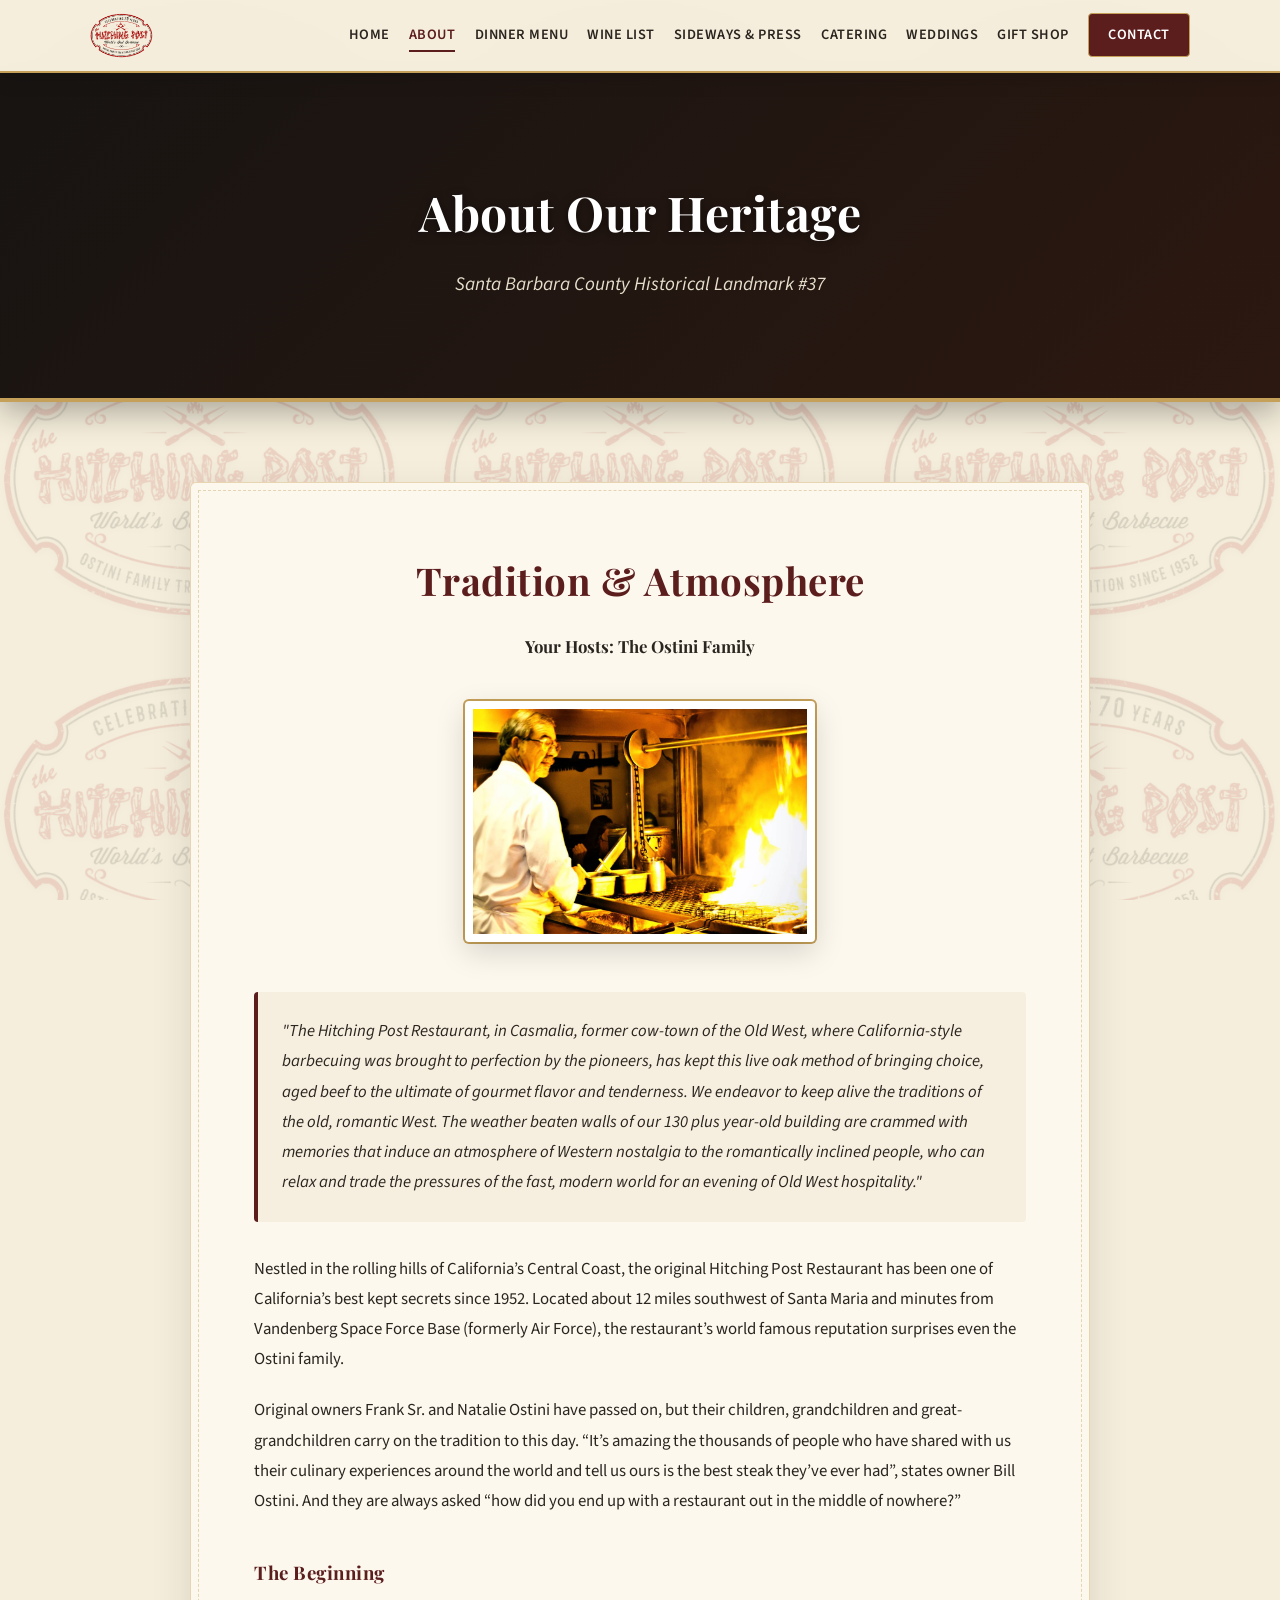
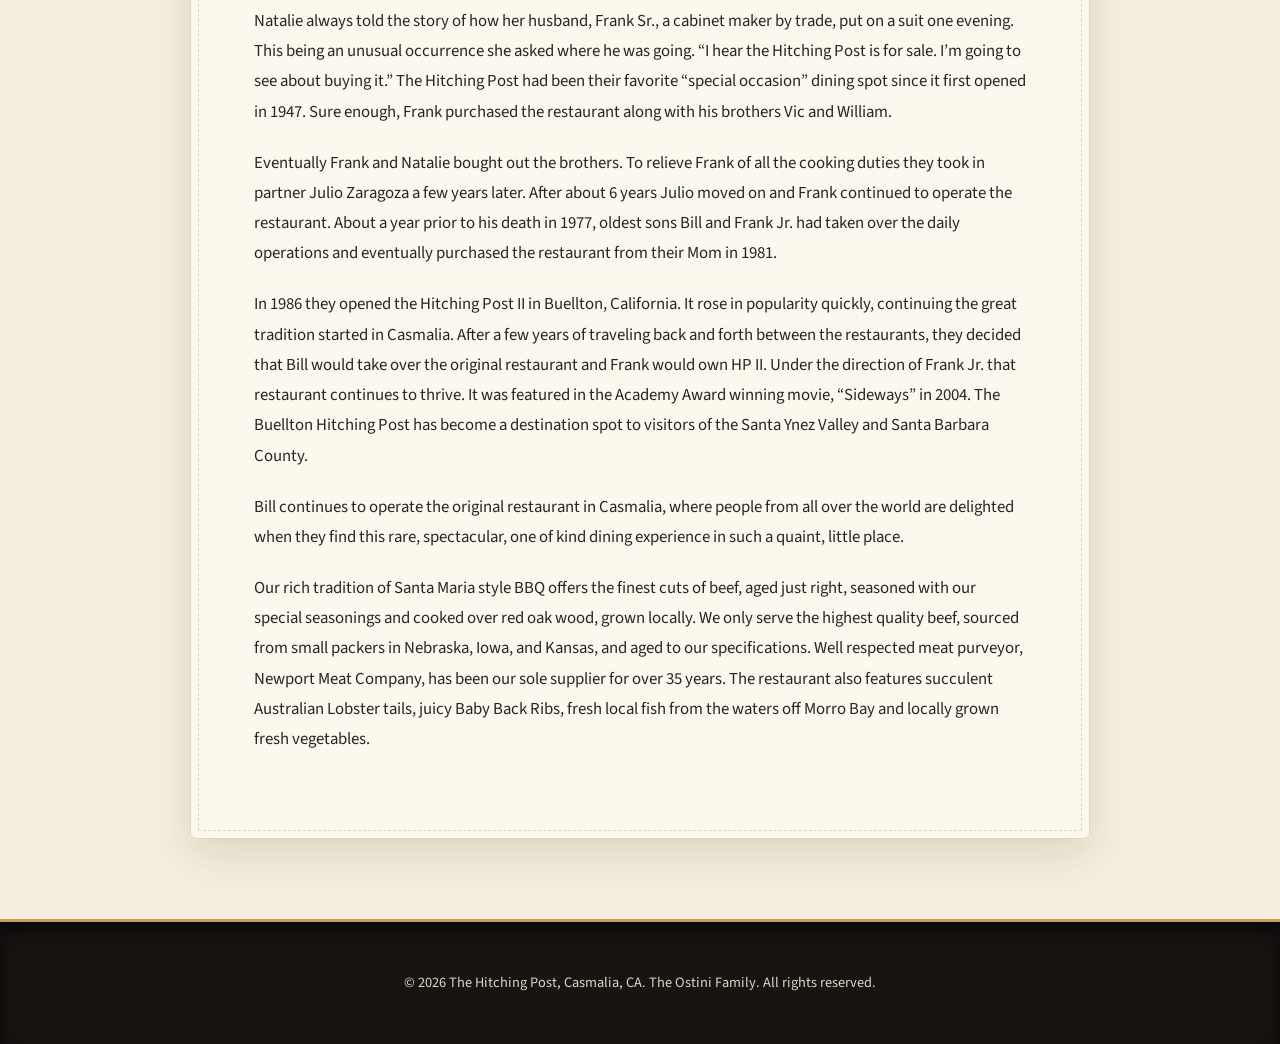
==== about.html @ 255aa0c7 "Create About Us page with history and navigation This file contains the HTML structure for the About" ====
<!DOCTYPE html>
<html lang="en">
<head>
    <meta charset="UTF-8">
    <meta name="viewport" content="width=device-width, initial-scale=1.0">
    <title>About Us | The Hitching Post Casmalia</title>
    <link rel="stylesheet" href="style.css">
    <link rel="preconnect" href="https://fonts.googleapis.com">
    <link rel="preconnect" href="https://fonts.gstatic.com" crossorigin>
    <link href="https://fonts.googleapis.com/css2?family=Playfair+Display:ital,wght@0,400;0,700;1,400&family=Source+Sans+Pro:wght@400;600&display=swap" rel="stylesheet">
</head>
<body>

    <!-- Moving Logo Watermark Background Grid -->
    <div class="bg-grid-container">
        <div class="bg-column">
            <img src="logo.PNG" alt="Watermark Logo">
            <img src="logo.PNG" alt="Watermark Logo">
            <img src="logo.PNG" alt="Watermark Logo">
            <img src="logo.PNG" alt="Watermark Logo">
        </div>
        <div class="bg-column">
            <img src="logo.PNG" alt="Watermark Logo">
            <img src="logo.PNG" alt="Watermark Logo">
            <img src="logo.PNG" alt="Watermark Logo">
            <img src="logo.PNG" alt="Watermark Logo">
        </div>
        <div class="bg-column">
            <img src="logo.PNG" alt="Watermark Logo">
            <img src="logo.PNG" alt="Watermark Logo">
            <img src="logo.PNG" alt="Watermark Logo">
            <img src="logo.PNG" alt="Watermark Logo">
        </div>
    </div>

    <!-- Header / Navigation -->
    <header class="site-header">
        <div class="container nav-container">
            <a href="index.html" class="logo-link">
                <img src="logo.PNG" alt="The Hitching Post Logo" class="site-logo">
            </a>
            <nav class="nav-links">
                <a href="index.html">Home</a>
                <a href="about.html">About</a>
                <a href="menu.html">Dinner Menu</a>
                <a href="wine.html">Wine List</a>
                <a href="press.html">Sideways & Press</a>
                <a href="catering.html">Catering</a>
                <a href="weddings.html">Weddings</a>
                <a href="shop.html">Gift Shop</a>
                <a href="contact.html" class="btn-nav">Contact</a>
            </nav>
        </div>
    </header>

    <!-- Hero Section -->
    <section class="page-hero">
        <div class="container">
            <h2>About Our Heritage</h2>
            <p>Santa Barbara County Historical Landmark #37</p>
        </div>
    </section>

    <!-- Main History Section -->
    <section class="content-section container">
        <div class="content-box" style="max-width: 900px;">
            <h2>Tradition & Atmosphere</h2>
            <p class="lead"><strong>Your Hosts: The Ostini Family</strong></p>
            
            <div class="content-image-container">
                <img src="history.PNG" alt="History of The Hitching Post" class="history-img">
            </div>

            <p style="font-style: italic; background: rgba(197, 160, 89, 0.1); padding: 1.5rem; border-left: 4px solid var(--primary-color); border-radius: 4px; margin-bottom: 2rem;">
                "The Hitching Post Restaurant, in Casmalia, former cow-town of the Old West, where California-style barbecuing was brought to perfection by the pioneers, has kept this live oak method of bringing choice, aged beef to the ultimate of gourmet flavor and tenderness. We endeavor to keep alive the traditions of the old, romantic West. The weather beaten walls of our 130 plus year-old building are crammed with memories that induce an atmosphere of Western nostalgia to the romantically inclined people, who can relax and trade the pressures of the fast, modern world for an evening of Old West hospitality."
            </p>

            <p>Nestled in the rolling hills of California’s Central Coast, the original Hitching Post Restaurant has been one of California’s best kept secrets since 1952. Located about 12 miles southwest of Santa Maria and minutes from Vandenberg Space Force Base (formerly Air Force), the restaurant’s world famous reputation surprises even the Ostini family.</p>

            <p>Original owners Frank Sr. and Natalie Ostini have passed on, but their children, grandchildren and great-grandchildren carry on the tradition to this day. “It’s amazing the thousands of people who have shared with us their culinary experiences around the world and tell us ours is the best steak they’ve ever had”, states owner Bill Ostini. And they are always asked “how did you end up with a restaurant out in the middle of nowhere?”</p>

            <h3 style="color: var(--primary-color); margin-top: 2.5rem; margin-bottom: 1rem; font-family: 'Playfair Display', serif;">The Beginning</h3>
            <p>Natalie always told the story of how her husband, Frank Sr., a cabinet maker by trade, put on a suit one evening. This being an unusual occurrence she asked where he was going. “I hear the Hitching Post is for sale. I’m going to see about buying it.” The Hitching Post had been their favorite “special occasion” dining spot since it first opened in 1947. Sure enough, Frank purchased the restaurant along with his brothers Vic and William.</p>
            
            <p>Eventually Frank and Natalie bought out the brothers. To relieve Frank of all the cooking duties they took in partner Julio Zaragoza a few years later. After about 6 years Julio moved on and Frank continued to operate the restaurant. About a year prior to his death in 1977, oldest sons Bill and Frank Jr. had taken over the daily operations and eventually purchased the restaurant from their Mom in 1981.</p>

            <p>In 1986 they opened the Hitching Post II in Buellton, California. It rose in popularity quickly, continuing the great tradition started in Casmalia. After a few years of traveling back and forth between the restaurants, they decided that Bill would take over the original restaurant and Frank would own HP II. Under the direction of Frank Jr. that restaurant continues to thrive. It was featured in the Academy Award winning movie, “Sideways” in 2004. The Buellton Hitching Post has become a destination spot to visitors of the Santa Ynez Valley and Santa Barbara County.</p>

            <p>Bill continues to operate the original restaurant in Casmalia, where people from all over the world are delighted when they find this rare, spectacular, one of kind dining experience in such a quaint, little place.</p>

            <p>Our rich tradition of Santa Maria style BBQ offers the finest cuts of beef, aged just right, seasoned with our special seasonings and cooked over red oak wood, grown locally. We only serve the highest quality beef, sourced from small packers in Nebraska, Iowa, and Kansas, and aged to our specifications. Well respected meat purveyor, Newport Meat Company, has been our sole supplier for over 35 years. The restaurant also features succulent Australian Lobster tails, juicy Baby Back Ribs, fresh local fish from the waters off Morro Bay and locally grown fresh vegetables.</p>
        </div>
    </section>

    <!-- Footer -->
    <footer>
        <div class="container">
            <p>&copy; 2026 The Hitching Post, Casmalia, CA. The Ostini Family. All rights reserved.</p>
        </div>
    </footer>

    <!-- JavaScript for Smooth Animations -->
    <script src="main.js" defer></script>
</body>
</html>
---- style.css ----
:root {
    --primary-color: #5c1d1d; 
    --secondary-color: #c5a059; 
    --accent-color: #3b2314; 
    --dark-bg: #171412;
    --paper-bg: #f5eedc; 
    --card-bg: #fcf8ee; 
    --text-main: #2b2520;
    --text-muted: #5c5249;
    --white: #ffffff;
    --transition: all 0.4s cubic-bezier(0.16, 1, 0.3, 1);
}

* {
    margin: 0;
    padding: 0;
    box-sizing: border-box;
}

html {
    scroll-behavior: smooth;
}

body {
    font-family: 'Source Sans Pro', sans-serif;
    color: var(--text-main);
    background-color: var(--paper-bg);
    line-height: 1.8;
    overflow-x: hidden;
    position: relative;
}

/* --- LOGO WATERMARK MOVING BACKGROUND --- */
.bg-grid-container {
    position: fixed;
    top: 0;
    left: 0;
    width: 100vw;
    height: 100vh;
    z-index: -2;
    overflow: hidden;
    display: flex;
    justify-content: space-around;
    gap: 40px;
    opacity: 0.12; /* Subtle watermark effect so text remains completely clear */
    pointer-events: none;
}

.bg-column {
    display: flex;
    flex-direction: column;
    gap: 50px;
    min-width: 200px;
}

.bg-column:nth-child(odd) {
    animation: scrollUp 45s linear infinite;
}

.bg-column:nth-child(even) {
    animation: scrollDown 50s linear infinite;
}

.bg-column img {
    width: 100%;
    height: auto;
    object-fit: contain;
    filter: drop-shadow(0 2px 4px rgba(0,0,0,0.2));
}

@keyframes scrollUp {
    0% { transform: translateY(0); }
    100% { transform: translateY(-50%); }
}

@keyframes scrollDown {
    0% { transform: translateY(-50%); }
    100% { transform: translateY(0); }
}

h1, h2, h3, h4 {
    font-family: 'Playfair Display', serif;
    letter-spacing: 0.5px;
}

.container {
    width: 90%;
    max-width: 1100px;
    margin: 0 auto;
}

/* Header */
.site-header {
    background: rgba(245, 238, 220, 0.96);
    backdrop-filter: blur(12px);
    -webkit-backdrop-filter: blur(12px);
    color: var(--text-main);
    padding: 0.8rem 0;
    position: sticky;
    top: 0;
    z-index: 1000;
    border-bottom: 2px solid var(--secondary-color);
    box-shadow: 0 4px 20px rgba(0, 0, 0, 0.15);
    transition: var(--transition);
}

.nav-container {
    display: flex;
    justify-content: space-between;
    align-items: center;
}

.logo-link {
    display: inline-block;
    line-height: 0;
    background: transparent;
    padding: 0;
    border: none;
    transition: transform 0.3s ease;
}

.logo-link:hover {
    transform: scale(1.03);
}

.site-logo {
    height: 45px;
    width: auto;
    object-fit: contain;
}

.nav-links {
    display: flex;
    gap: 1.2rem;
    align-items: center;
}

.nav-links a {
    color: var(--text-main);
    text-decoration: none;
    font-size: 0.9rem;
    font-weight: 600;
    position: relative;
    transition: color 0.3s ease;
    text-transform: uppercase;
    letter-spacing: 0.5px;
}

.nav-links a::after {
    content: '';
    position: absolute;
    width: 0;
    height: 2px;
    bottom: -4px;
    left: 0;
    background-color: var(--primary-color);
    transition: width 0.3s ease;
}

.nav-links a:hover::after, .nav-links a.active::after {
    width: 100%;
}

.nav-links a:hover, .nav-links a.active {
    color: var(--primary-color);
}

.btn-nav {
    background-color: var(--primary-color) !important;
    color: var(--white) !important;
    padding: 0.5rem 1.2rem !important;
    border-radius: 4px;
    border: 1px solid var(--secondary-color) !important;
    transition: var(--transition);
}

.btn-nav::after {
    display: none !important;
}

.btn-nav:hover {
    background-color: #431313 !important;
    transform: translateY(-2px);
    box-shadow: 0 4px 15px rgba(92, 29, 29, 0.3);
}

/* Hero Section */
.page-hero {
    position: relative;
    background: linear-gradient(135deg, #171412 0%, #2c1810 100%);
    color: var(--white);
    padding: 6rem 0;
    text-align: center;
    border-bottom: 4px solid var(--secondary-color);
    box-shadow: 0 10px 30px rgba(0,0,0,0.3);
    overflow: hidden;
}

.page-hero h2 {
    font-size: 3rem;
    margin-bottom: 0.75rem;
    color: var(--white);
    text-shadow: 0 2px 10px rgba(0,0,0,0.5);
    animation: fadeInUp 0.8s ease forwards;
}

.page-hero p {
    color: #e6dfcb;
    font-size: 1.2rem;
    font-style: italic;
    animation: fadeInUp 1s ease forwards;
}

/* Scroll Fade-In Animation Classes */
.reveal {
    opacity: 0;
    transform: translateY(30px);
    transition: opacity 0.8s cubic-bezier(0.16, 1, 0.3, 1), transform 0.8s cubic-bezier(0.16, 1, 0.3, 1);
}

.reveal.active {
    opacity: 1;
    transform: translateY(0);
}

/* Content Boxes */
.content-section {
    padding: 5rem 0;
}

.content-box {
    max-width: 850px;
    margin: 0 auto;
    background: var(--card-bg);
    padding: 4rem;
    border-radius: 6px;
    box-shadow: 0 15px 40px rgba(43, 37, 32, 0.12), 
                inset 0 0 0 1px rgba(197, 160, 89, 0.4);
    position: relative;
    transition: var(--transition);
}

.content-box::before {
    content: '';
    position: absolute;
    top: 8px;
    left: 8px;
    right: 8px;
    bottom: 8px;
    border: 1px dashed rgba(197, 160, 89, 0.4);
    pointer-events: none;
}

.content-box h2 {
    color: var(--primary-color);
    font-size: 2.4rem;
    margin-bottom: 1rem;
    text-align: center;
}

.lead {
    font-size: 1.25rem;
    color: var(--secondary-color);
    margin-bottom: 1.8rem;
    font-family: 'Playfair Display', serif;
    text-align: center;
}

.content-box p {
    margin-bottom: 1.3rem;
    color: var(--text-main);
    font-size: 1.05rem;
}

.content-image-container {
    margin: 2.5rem 0;
    text-align: center;
}

.history-img {
    max-width: 350px;
    width: 100%;
    height: auto;
    border-radius: 4px;
    object-fit: contain;
    padding: 8px;
    background: var(--white);
    box-shadow: 0 10px 30px rgba(0,0,0,0.15), 0 0 0 2px var(--secondary-color);
    transition: transform 0.5s ease;
}

.history-img:hover {
    transform: scale(1.03) rotate(1deg);
}

/* Card Elements */
.menu-item, .review-card, .sideways-card {
    background: var(--card-bg) !important;
    border: 1px solid rgba(197, 160, 89, 0.4) !important;
    box-shadow: 0 6px 20px rgba(43, 37, 32, 0.08) !important;
    transition: var(--transition);
}

.menu-item:hover, .review-card:hover, .sideways-card:hover {
    transform: translateY(-5px);
    box-shadow: 0 12px 30px rgba(43, 37, 32, 0.15) !important;
    border-color: var(--primary-color) !important;
}

.btn {
    display: inline-block;
    padding: 0.85rem 2rem;
    text-decoration: none;
    font-weight: 600;
    border-radius: 4px;
    transition: var(--transition);
    cursor: pointer;
    text-transform: uppercase;
    letter-spacing: 1px;
    font-size: 0.9rem;
}

.btn-primary {
    background-color: var(--primary-color);
    color: var(--white);
    border: 1px solid var(--secondary-color);
    box-shadow: 0 4px 15px rgba(92, 29, 29, 0.3);
}

.btn-primary:hover {
    background-color: #431313;
    transform: translateY(-2px);
    box-shadow: 0 8px 25px rgba(197, 160, 89, 0.4);
}

.btn-secondary {
    background-color: transparent;
    color: var(--text-main);
    border: 2px solid var(--primary-color);
}

.btn-secondary:hover {
    background-color: var(--primary-color);
    color: var(--white);
    transform: translateY(-2px);
}

@keyframes fadeInUp {
    from {
        opacity: 0;
        transform: translateY(20px);
    }
    to {
        opacity: 1;
        transform: translateY(0);
    }
}

footer {
    background-color: var(--dark-bg);
    color: #e0d5c1;
    text-align: center;
    padding: 3rem 0;
    font-size: 0.9rem;
    border-top: 3px solid var(--secondary-color);
    box-shadow: inset 0 10px 20px rgba(0,0,0,0.5);
}

@media(max-width: 768px) {
    .nav-links {
        display: none; 
    }
    .content-box {
        padding: 2rem;
    }
}
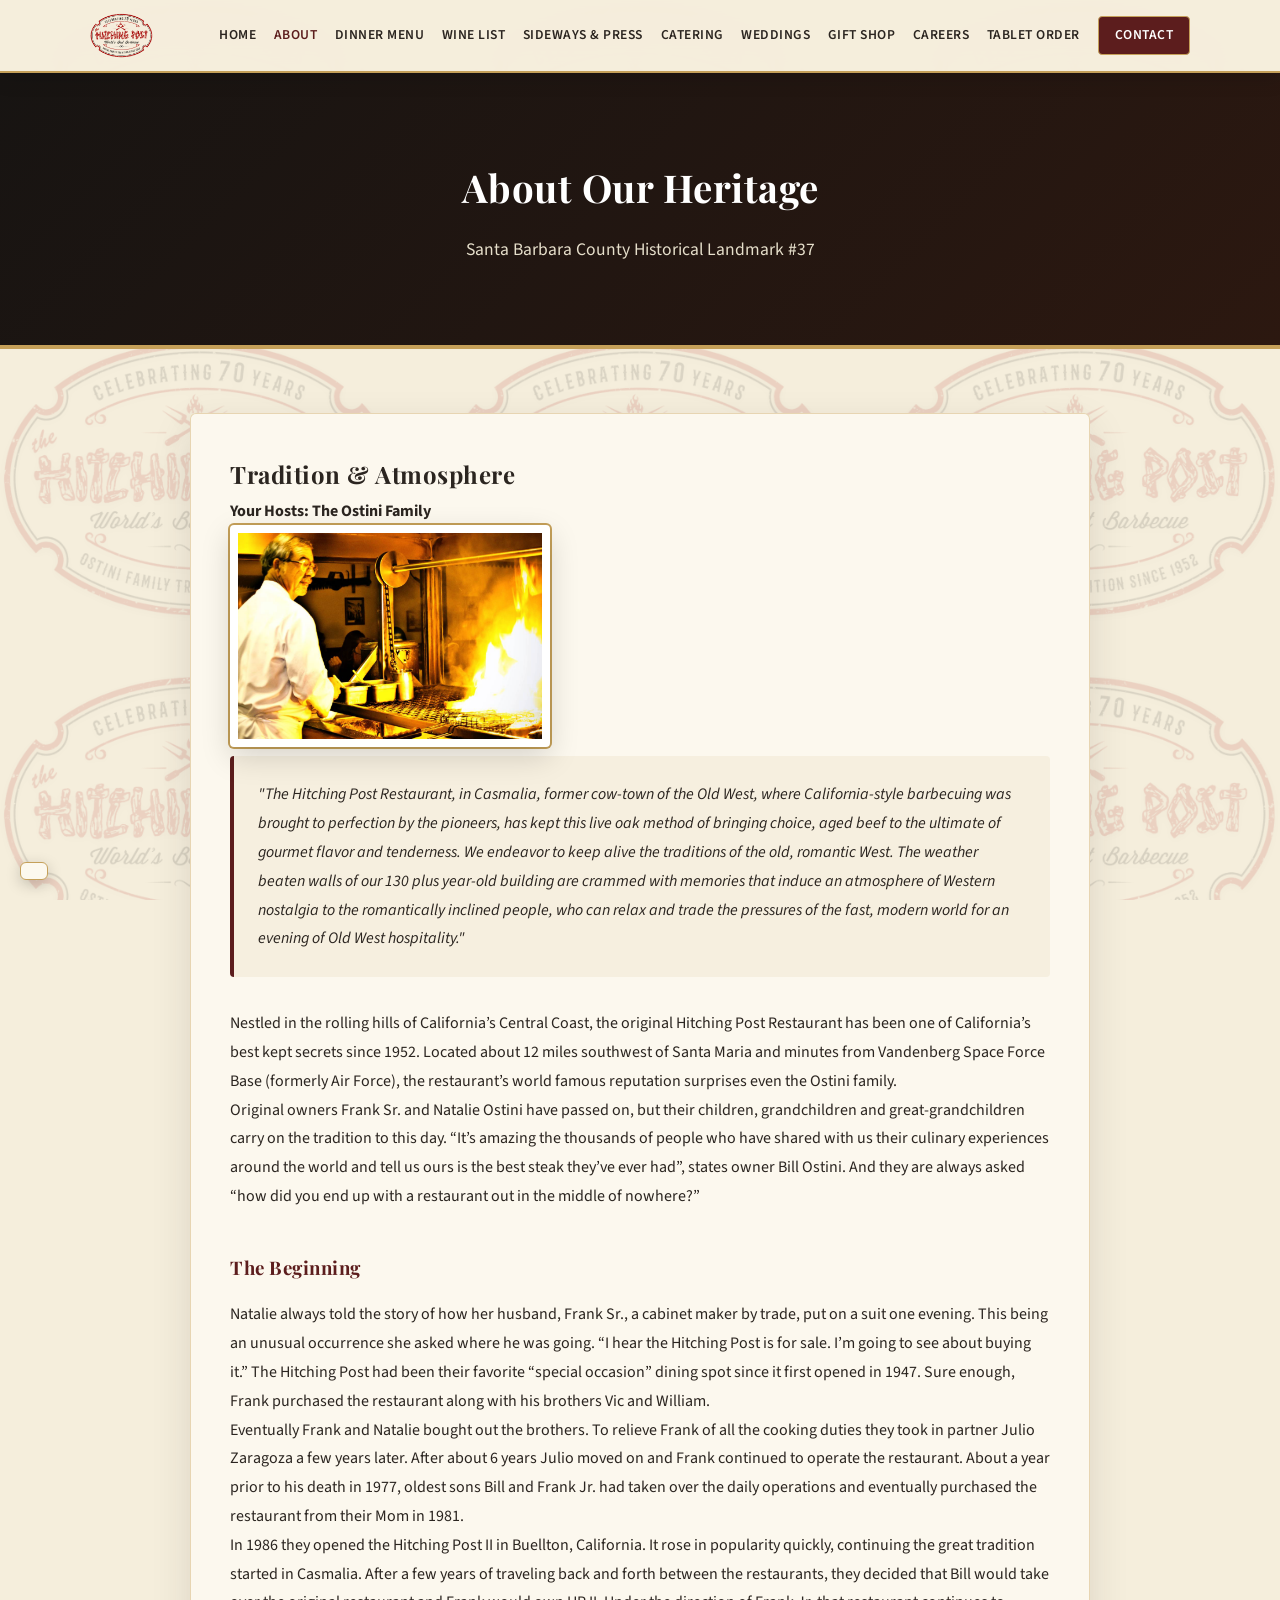
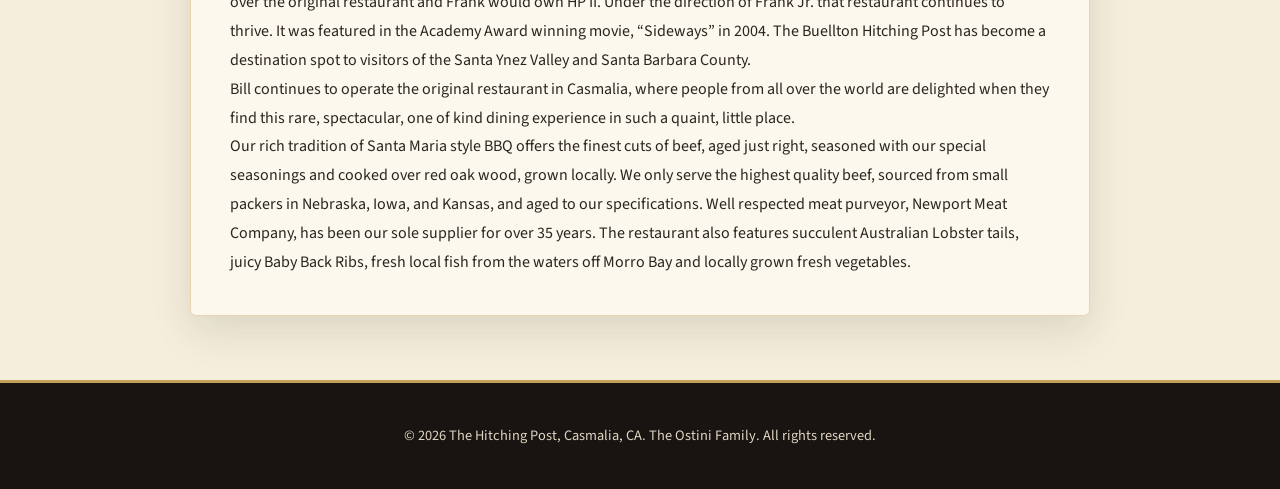
==== commit 2b267b64: "Update about.html" ====
--- a/about.html
+++ b/about.html
@@ -8,6 +8,8 @@
     <link rel="preconnect" href="https://fonts.googleapis.com">
     <link rel="preconnect" href="https://fonts.gstatic.com" crossorigin>
     <link href="https://fonts.googleapis.com/css2?family=Playfair+Display:ital,wght@0,400;0,700;1,400&family=Source+Sans+Pro:wght@400;600&display=swap" rel="stylesheet">
+    <!-- Google Translate Script API -->
+    <script type="text/javascript" src="//translate.google.com/translate_a/element.js?cb=googleTranslateElementInit"></script>
 </head>
 <body>
 
@@ -41,13 +43,15 @@
             </a>
             <nav class="nav-links">
                 <a href="index.html">Home</a>
-                <a href="about.html">About</a>
+                <a href="about.html" class="active">About</a>
                 <a href="menu.html">Dinner Menu</a>
                 <a href="wine.html">Wine List</a>
                 <a href="press.html">Sideways & Press</a>
                 <a href="catering.html">Catering</a>
                 <a href="weddings.html">Weddings</a>
                 <a href="shop.html">Gift Shop</a>
+                <a href="career.html">Careers</a>
+                <a href="tablet-order.html">Tablet Order</a>
                 <a href="contact.html" class="btn-nav">Contact</a>
             </nav>
         </div>
--- a/style.css
+++ b/style.css
@@ -30,7 +30,7 @@
     position: relative;
 }
 
-/* --- LOGO WATERMARK MOVING BACKGROUND --- */
+/* Moving Logo Watermark Background Grid */
 .bg-grid-container {
     position: fixed;
     top: 0;
@@ -42,7 +42,7 @@
     display: flex;
     justify-content: space-around;
     gap: 40px;
-    opacity: 0.12; /* Subtle watermark effect so text remains completely clear */
+    opacity: 0.12;
     pointer-events: none;
 }
 
@@ -89,7 +89,7 @@
     margin: 0 auto;
 }
 
-/* Header */
+/* Header & Responsive Navigation */
 .site-header {
     background: rgba(245, 238, 220, 0.96);
     backdrop-filter: blur(12px);
@@ -101,7 +101,6 @@
     z-index: 1000;
     border-bottom: 2px solid var(--secondary-color);
     box-shadow: 0 4px 20px rgba(0, 0, 0, 0.15);
-    transition: var(--transition);
 }
 
 .nav-container {
@@ -113,14 +112,6 @@
 .logo-link {
     display: inline-block;
     line-height: 0;
-    background: transparent;
-    padding: 0;
-    border: none;
-    transition: transform 0.3s ease;
-}
-
-.logo-link:hover {
-    transform: scale(1.03);
 }
 
 .site-logo {
@@ -131,14 +122,15 @@
 
 .nav-links {
     display: flex;
-    gap: 1.2rem;
+    gap: 1.1rem;
     align-items: center;
+    flex-wrap: wrap;
 }
 
 .nav-links a {
     color: var(--text-main);
     text-decoration: none;
-    font-size: 0.9rem;
+    font-size: 0.85rem;
     font-weight: 600;
     position: relative;
     transition: color 0.3s ease;
@@ -146,21 +138,6 @@
     letter-spacing: 0.5px;
 }
 
-.nav-links a::after {
-    content: '';
-    position: absolute;
-    width: 0;
-    height: 2px;
-    bottom: -4px;
-    left: 0;
-    background-color: var(--primary-color);
-    transition: width 0.3s ease;
-}
-
-.nav-links a:hover::after, .nav-links a.active::after {
-    width: 100%;
-}
-
 .nav-links a:hover, .nav-links a.active {
     color: var(--primary-color);
 }
@@ -168,20 +145,19 @@
 .btn-nav {
     background-color: var(--primary-color) !important;
     color: var(--white) !important;
-    padding: 0.5rem 1.2rem !important;
+    padding: 0.4rem 1rem !important;
     border-radius: 4px;
     border: 1px solid var(--secondary-color) !important;
-    transition: var(--transition);
-}
-
-.btn-nav::after {
-    display: none !important;
-}
-
-.btn-nav:hover {
-    background-color: #431313 !important;
-    transform: translateY(-2px);
-    box-shadow: 0 4px 15px rgba(92, 29, 29, 0.3);
+}
+
+/* Mobile Hamburger Menu Toggle Button */
+.menu-toggle {
+    display: none;
+    background: none;
+    border: none;
+    font-size: 1.8rem;
+    color: var(--primary-color);
+    cursor: pointer;
 }
 
 /* Hero Section */
@@ -189,148 +165,64 @@
     position: relative;
     background: linear-gradient(135deg, #171412 0%, #2c1810 100%);
     color: var(--white);
-    padding: 6rem 0;
+    padding: 5rem 1rem;
     text-align: center;
     border-bottom: 4px solid var(--secondary-color);
-    box-shadow: 0 10px 30px rgba(0,0,0,0.3);
-    overflow: hidden;
 }
 
 .page-hero h2 {
-    font-size: 3rem;
+    font-size: 2.4rem;
     margin-bottom: 0.75rem;
-    color: var(--white);
-    text-shadow: 0 2px 10px rgba(0,0,0,0.5);
-    animation: fadeInUp 0.8s ease forwards;
 }
 
 .page-hero p {
     color: #e6dfcb;
-    font-size: 1.2rem;
-    font-style: italic;
-    animation: fadeInUp 1s ease forwards;
-}
-
-/* Scroll Fade-In Animation Classes */
-.reveal {
-    opacity: 0;
-    transform: translateY(30px);
-    transition: opacity 0.8s cubic-bezier(0.16, 1, 0.3, 1), transform 0.8s cubic-bezier(0.16, 1, 0.3, 1);
-}
-
-.reveal.active {
-    opacity: 1;
-    transform: translateY(0);
+    font-size: 1.1rem;
 }
 
 /* Content Boxes */
 .content-section {
-    padding: 5rem 0;
+    padding: 4rem 0;
 }
 
 .content-box {
     max-width: 850px;
     margin: 0 auto;
     background: var(--card-bg);
-    padding: 4rem;
+    padding: 2.5rem;
     border-radius: 6px;
     box-shadow: 0 15px 40px rgba(43, 37, 32, 0.12), 
                 inset 0 0 0 1px rgba(197, 160, 89, 0.4);
     position: relative;
-    transition: var(--transition);
-}
-
-.content-box::before {
-    content: '';
-    position: absolute;
-    top: 8px;
-    left: 8px;
-    right: 8px;
-    bottom: 8px;
-    border: 1px dashed rgba(197, 160, 89, 0.4);
-    pointer-events: none;
-}
-
-.content-box h2 {
-    color: var(--primary-color);
-    font-size: 2.4rem;
-    margin-bottom: 1rem;
-    text-align: center;
-}
-
-.lead {
-    font-size: 1.25rem;
-    color: var(--secondary-color);
-    margin-bottom: 1.8rem;
-    font-family: 'Playfair Display', serif;
-    text-align: center;
-}
-
-.content-box p {
-    margin-bottom: 1.3rem;
-    color: var(--text-main);
-    font-size: 1.05rem;
-}
-
-.content-image-container {
-    margin: 2.5rem 0;
-    text-align: center;
 }
 
 .history-img {
-    max-width: 350px;
-    width: 100%;
+    max-width: 100%;
+    width: 320px;
     height: auto;
     border-radius: 4px;
     object-fit: contain;
     padding: 8px;
     background: var(--white);
     box-shadow: 0 10px 30px rgba(0,0,0,0.15), 0 0 0 2px var(--secondary-color);
-    transition: transform 0.5s ease;
-}
-
-.history-img:hover {
-    transform: scale(1.03) rotate(1deg);
-}
-
-/* Card Elements */
-.menu-item, .review-card, .sideways-card {
-    background: var(--card-bg) !important;
-    border: 1px solid rgba(197, 160, 89, 0.4) !important;
-    box-shadow: 0 6px 20px rgba(43, 37, 32, 0.08) !important;
-    transition: var(--transition);
-}
-
-.menu-item:hover, .review-card:hover, .sideways-card:hover {
-    transform: translateY(-5px);
-    box-shadow: 0 12px 30px rgba(43, 37, 32, 0.15) !important;
-    border-color: var(--primary-color) !important;
 }
 
 .btn {
     display: inline-block;
-    padding: 0.85rem 2rem;
+    padding: 0.75rem 1.8rem;
     text-decoration: none;
     font-weight: 600;
     border-radius: 4px;
-    transition: var(--transition);
-    cursor: pointer;
     text-transform: uppercase;
     letter-spacing: 1px;
-    font-size: 0.9rem;
+    font-size: 0.85rem;
+    text-align: center;
 }
 
 .btn-primary {
     background-color: var(--primary-color);
     color: var(--white);
     border: 1px solid var(--secondary-color);
-    box-shadow: 0 4px 15px rgba(92, 29, 29, 0.3);
-}
-
-.btn-primary:hover {
-    background-color: #431313;
-    transform: translateY(-2px);
-    box-shadow: 0 8px 25px rgba(197, 160, 89, 0.4);
 }
 
 .btn-secondary {
@@ -339,38 +231,63 @@
     border: 2px solid var(--primary-color);
 }
 
-.btn-secondary:hover {
-    background-color: var(--primary-color);
-    color: var(--white);
-    transform: translateY(-2px);
-}
-
-@keyframes fadeInUp {
-    from {
-        opacity: 0;
-        transform: translateY(20px);
-    }
-    to {
-        opacity: 1;
-        transform: translateY(0);
-    }
+/* Google Translate Floating Widget Styling (Bottom Left) */
+#google_translate_element {
+    position: fixed;
+    bottom: 20px;
+    left: 20px;
+    z-index: 9999;
+    background: var(--card-bg);
+    padding: 0.5rem 0.8rem;
+    border-radius: 6px;
+    box-shadow: 0 4px 15px rgba(0,0,0,0.2);
+    border: 1px solid var(--secondary-color);
 }
 
 footer {
     background-color: var(--dark-bg);
     color: #e0d5c1;
     text-align: center;
-    padding: 3rem 0;
+    padding: 2.5rem 1rem;
     font-size: 0.9rem;
     border-top: 3px solid var(--secondary-color);
-    box-shadow: inset 0 10px 20px rgba(0,0,0,0.5);
-}
-
-@media(max-width: 768px) {
+}
+
+/* --- TABLET & MOBILE RESPONSIVE MEDIA QUERIES --- */
+@media(max-width: 992px) {
+    .menu-toggle {
+        display: block;
+    }
     .nav-links {
-        display: none; 
+        display: none;
+        flex-direction: column;
+        width: 100%;
+        background: rgba(245, 238, 220, 0.98);
+        position: absolute;
+        top: 100%;
+        left: 0;
+        padding: 1.5rem;
+        box-shadow: 0 10px 20px rgba(0,0,0,0.15);
+        border-bottom: 2px solid var(--secondary-color);
+        gap: 1rem;
+        text-align: center;
+    }
+    .nav-links.active {
+        display: flex;
     }
     .content-box {
-        padding: 2rem;
-    }
-}
+        padding: 1.8rem;
+    }
+    .page-hero h2 {
+        font-size: 2rem;
+    }
+}
+
+@media(max-width: 600px) {
+    .page-hero h2 {
+        font-size: 1.6rem;
+    }
+    .content-box {
+        padding: 1.2rem;
+    }
+}
